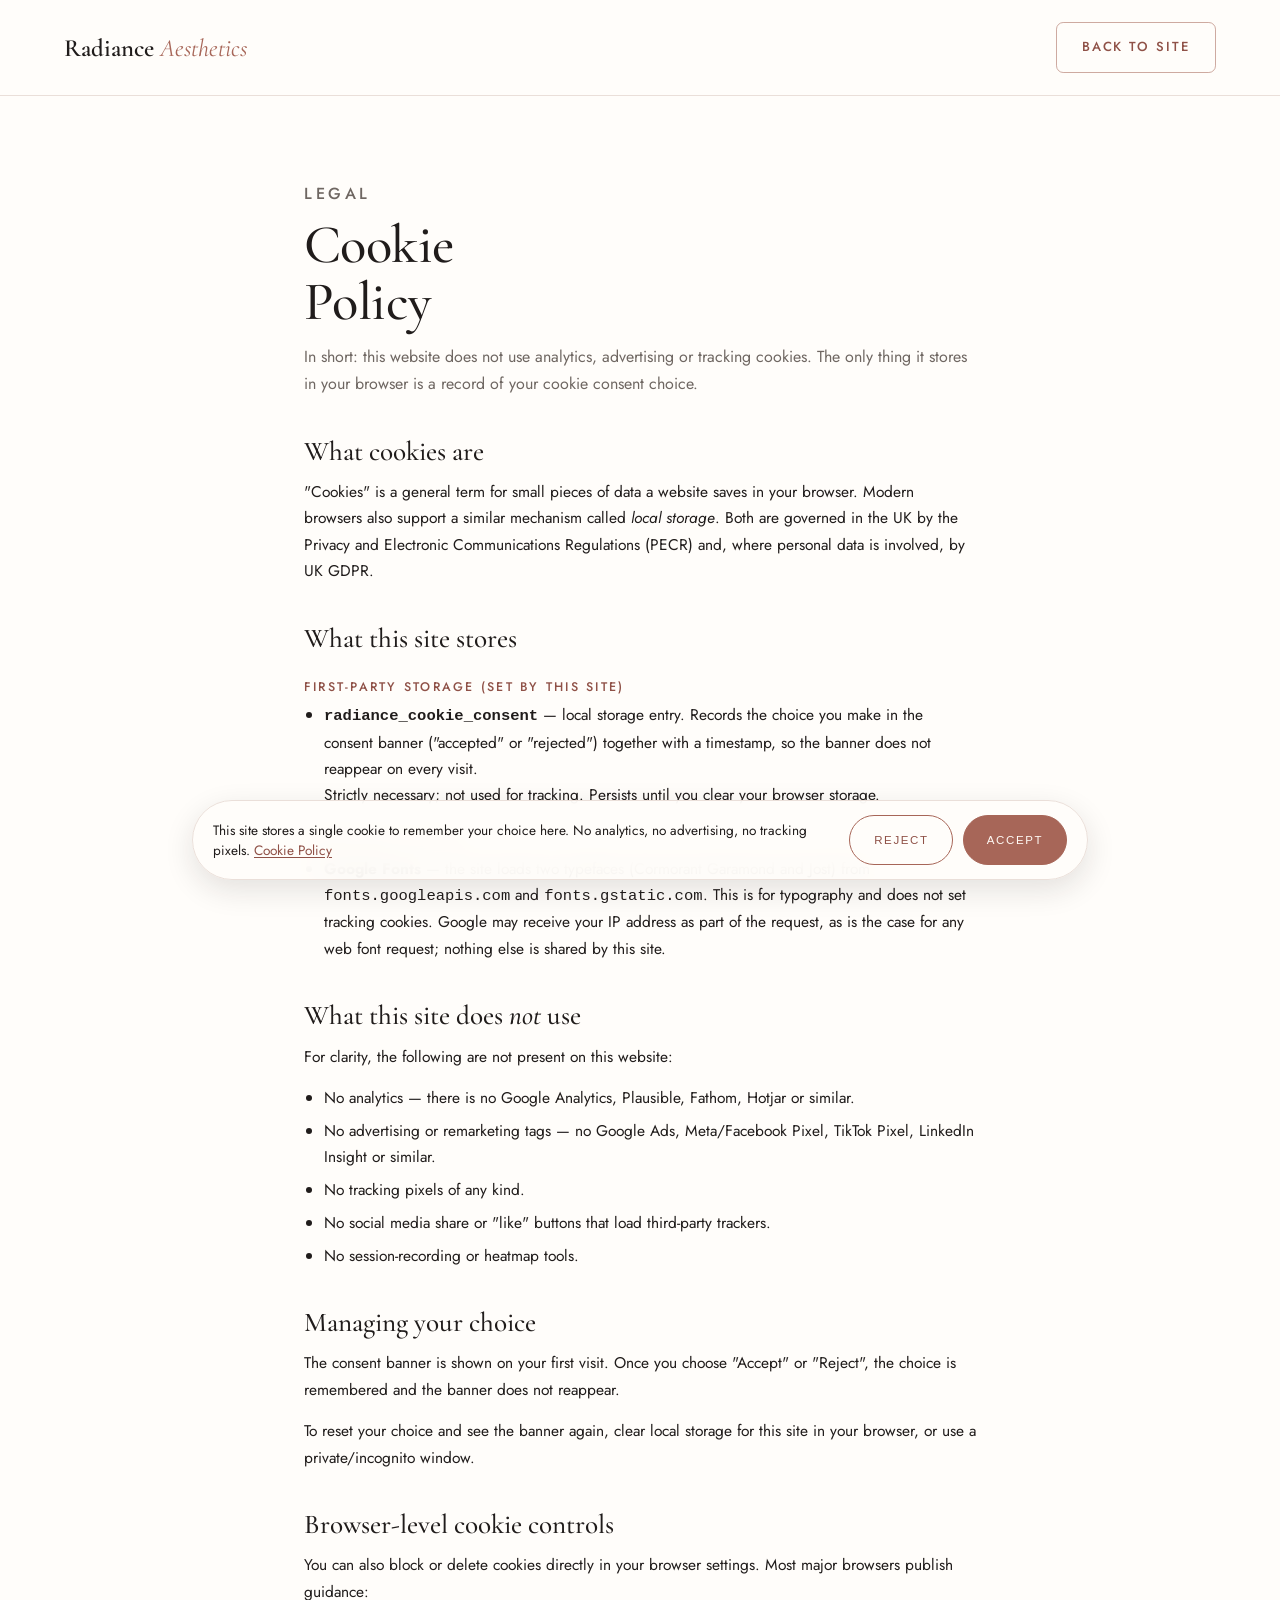
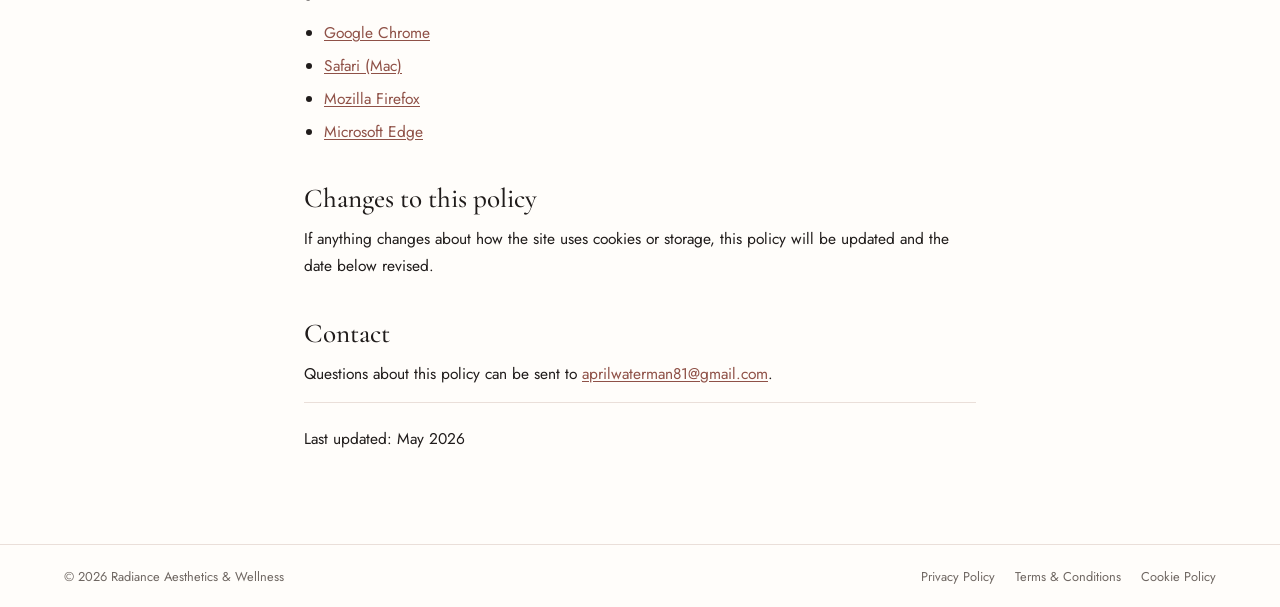
==== cookie-policy.html @ 60c87eeb "major update" ====
<!doctype html>
<html lang="en">
  <head>
    <meta charset="utf-8" />
    <meta name="viewport" content="width=device-width, initial-scale=1" />
    <meta name="description" content="What this site stores in your browser, and what it does not." />
    <title>Cookie Policy | Radiance Aesthetics</title>
    <link rel="icon" href="assets/favicon.svg" type="image/svg+xml" />
    <link rel="preconnect" href="https://fonts.googleapis.com" />
    <link rel="preconnect" href="https://fonts.gstatic.com" crossorigin />
    <link href="https://fonts.googleapis.com/css2?family=Cormorant+Garamond:ital,wght@0,400;0,500;0,600;1,400;1,500&family=Jost:wght@300;400;500;600&display=swap" rel="stylesheet" />
    <link rel="stylesheet" href="styles.css" />
  </head>
  <body class="legal-shell">
    <header class="legal-header">
      <a class="brand-wordmark" href="index.html">Radiance <em>Aesthetics</em></a>
      <a class="button button-ghost" href="index.html">Back to site</a>
    </header>

    <main class="legal-page">
      <p class="eyebrow">Legal</p>
      <h1>Cookie Policy</h1>
      <p class="lede">In short: this website does not use analytics, advertising or tracking cookies. The only thing it stores in your browser is a record of your cookie consent choice.</p>

      <h2>What cookies are</h2>
      <p>"Cookies" is a general term for small pieces of data a website saves in your browser. Modern browsers also support a similar mechanism called <em>local storage</em>. Both are governed in the UK by the Privacy and Electronic Communications Regulations (PECR) and, where personal data is involved, by UK GDPR.</p>

      <h2>What this site stores</h2>
      <h3>First-party storage (set by this site)</h3>
      <ul>
        <li>
          <strong><code>radiance_cookie_consent</code></strong> — local storage entry.
          Records the choice you make in the consent banner ("accepted" or "rejected") together with a timestamp, so the banner does not reappear on every visit.
          <br />
          Strictly necessary; not used for tracking. Persists until you clear your browser storage.
        </li>
      </ul>

      <h3>Third-party loads</h3>
      <ul>
        <li>
          <strong>Google Fonts</strong> — the site loads two typefaces (Cormorant Garamond and Jost) from <code>fonts.googleapis.com</code> and <code>fonts.gstatic.com</code>. This is for typography and does not set tracking cookies. Google may receive your IP address as part of the request, as is the case for any web font request; nothing else is shared by this site.
        </li>
      </ul>

      <h2>What this site does <em>not</em> use</h2>
      <p>For clarity, the following are not present on this website:</p>
      <ul>
        <li>No analytics — there is no Google Analytics, Plausible, Fathom, Hotjar or similar.</li>
        <li>No advertising or remarketing tags — no Google Ads, Meta/Facebook Pixel, TikTok Pixel, LinkedIn Insight or similar.</li>
        <li>No tracking pixels of any kind.</li>
        <li>No social media share or "like" buttons that load third-party trackers.</li>
        <li>No session-recording or heatmap tools.</li>
      </ul>

      <h2>Managing your choice</h2>
      <p>The consent banner is shown on your first visit. Once you choose "Accept" or "Reject", the choice is remembered and the banner does not reappear.</p>
      <p>To reset your choice and see the banner again, clear local storage for this site in your browser, or use a private/incognito window.</p>

      <h2>Browser-level cookie controls</h2>
      <p>You can also block or delete cookies directly in your browser settings. Most major browsers publish guidance:</p>
      <ul>
        <li><a href="https://support.google.com/chrome/answer/95647" target="_blank" rel="noopener noreferrer">Google Chrome</a></li>
        <li><a href="https://support.apple.com/en-gb/guide/safari/sfri11471/mac" target="_blank" rel="noopener noreferrer">Safari (Mac)</a></li>
        <li><a href="https://support.mozilla.org/en-US/kb/clear-cookies-and-site-data-firefox" target="_blank" rel="noopener noreferrer">Mozilla Firefox</a></li>
        <li><a href="https://support.microsoft.com/en-gb/microsoft-edge" target="_blank" rel="noopener noreferrer">Microsoft Edge</a></li>
      </ul>

      <h2>Changes to this policy</h2>
      <p>If anything changes about how the site uses cookies or storage, this policy will be updated and the date below revised.</p>

      <h2>Contact</h2>
      <p>Questions about this policy can be sent to <a href="mailto:aprilwaterman81@gmail.com">aprilwaterman81@gmail.com</a>.</p>

      <p class="legal-meta">Last updated: May 2026</p>
    </main>

    <footer class="legal-footer">
      <p>&copy; 2026 Radiance Aesthetics &amp; Wellness</p>
      <nav aria-label="Legal links">
        <a href="privacy-policy.html">Privacy Policy</a>
        <a href="terms-and-conditions.html">Terms &amp; Conditions</a>
        <a href="cookie-policy.html">Cookie Policy</a>
      </nav>
    </footer>

    <div class="cookie-banner" id="cookie-banner" hidden role="dialog" aria-live="polite" aria-label="Cookie consent">
      <p>This site stores a single cookie to remember your choice here. No analytics, no advertising, no tracking pixels. <a href="cookie-policy.html">Cookie Policy</a></p>
      <div class="cookie-banner-actions">
        <button type="button" class="button cookie-button cookie-reject">Reject</button>
        <button type="button" class="button cookie-button cookie-accept">Accept</button>
      </div>
    </div>

    <script src="script.js"></script>
  </body>
</html>
---- styles.css ----
:root {
  --ink: #201c1b;
  --muted: #6f6762;
  --line: #eadfd9;
  --paper: #fffdfa;
  --soft: #f8f1ed;
  --pearl: #fbf7f3;
  --clay: #a76658;
  --clay-dark: #8f5147;
  --clay-deep: #7a4339;
  --rose: #d9a495;
  --sage: #87927d;
  --gold: #b9834b;
  --shadow: 0 18px 50px rgba(80, 47, 38, 0.13);
  --shadow-soft: 0 8px 24px rgba(80, 47, 38, 0.08);
  --serif: "Cormorant Garamond", Georgia, "Times New Roman", serif;
  --sans: "Jost", "Avenir Next", Arial, sans-serif;
}

* {
  box-sizing: border-box;
}

html {
  scroll-behavior: smooth;
  scroll-padding-top: 5rem;
}

body {
  margin: 0;
  color: var(--ink);
  background:
    linear-gradient(180deg, var(--paper), #f4ece6 46%, var(--paper));
  font-family: var(--sans);
  font-weight: 400;
  letter-spacing: 0;
}

body.menu-open {
  overflow: hidden;
}

.sr-only {
  position: absolute;
  width: 1px;
  height: 1px;
  padding: 0;
  margin: -1px;
  overflow: hidden;
  clip: rect(0, 0, 0, 0);
  white-space: nowrap;
  border: 0;
}

a {
  color: inherit;
  text-decoration: none;
}

a,
button,
summary,
[role="button"],
.goal-card,
.treatment-card,
.quiet-link,
.mobile-action-bar a,
.mobile-menu a {
  -webkit-tap-highlight-color: rgba(171, 102, 88, 0.22);
}

a:focus-visible,
button:focus-visible,
summary:focus-visible,
[role="button"]:focus-visible {
  outline: 2px solid rgba(171, 102, 88, 0.72);
  outline-offset: 3px;
}

img {
  display: block;
  width: 100%;
}

svg {
  fill: none;
  stroke: currentColor;
  stroke-linecap: round;
  stroke-linejoin: round;
  stroke-width: 1.6;
}

.site-header {
  position: sticky;
  top: 0;
  z-index: 20;
  display: grid;
  grid-template-columns: auto 1fr auto;
  align-items: center;
  gap: 1.4rem;
  min-height: 4.25rem;
  padding: 0.5rem clamp(1rem, 5vw, 4rem);
  background: rgba(255, 253, 250, 0.92);
  border-bottom: 1px solid var(--line);
  backdrop-filter: blur(16px);
}

.brand {
  display: inline-flex;
  align-items: center;
  line-height: 1;
}

.brand-wordmark {
  text-transform: none;
  letter-spacing: 0;
}

.brand-wordmark span {
  font-family: var(--serif);
  font-size: clamp(1.55rem, 2.6vw, 2.1rem);
  font-weight: 600;
  letter-spacing: 0.005em;
  color: var(--ink);
  white-space: nowrap;
}

.brand-wordmark em {
  color: var(--clay);
  font-style: italic;
  font-weight: 400;
}

.button {
  display: inline-flex;
  align-items: center;
  justify-content: center;
  min-height: 3.15rem;
  padding: 0.85rem 1.55rem;
  border-radius: 0.45rem;
  font-size: 0.82rem;
  font-weight: 500;
  line-height: 1.1;
  text-transform: uppercase;
  letter-spacing: 0.15em;
  transition: transform 180ms ease, background 180ms ease, border-color 180ms ease;
}

.button:hover {
  transform: translateY(-1px);
}

.button-primary {
  color: #fff;
  background: var(--clay);
  border: 1px solid transparent;
  box-shadow: 0 1px 0 rgba(122, 67, 57, 0.35) inset, 0 6px 18px rgba(122, 67, 57, 0.18);
}

.button-primary:hover {
  background: var(--clay-dark);
}

.button-secondary {
  color: var(--ink);
  background: rgba(255, 255, 255, 0.72);
  border: 1px solid rgba(32, 28, 27, 0.75);
}

.button-ghost {
  color: var(--clay-dark);
  background: transparent;
  border: 1px solid rgba(167, 102, 88, 0.55);
}

.button-ghost:hover {
  color: #fff;
  background: var(--clay);
  border-color: var(--clay);
}

.header-cta {
  justify-self: end;
}

.menu-toggle {
  display: block;
  width: 3rem;
  height: 3rem;
  padding: 0.55rem;
  border: 0;
  background: transparent;
  color: var(--ink);
}

.menu-toggle span {
  display: block;
  height: 2px;
  margin: 0.42rem 0;
  background: currentColor;
}

.mobile-menu {
  position: fixed;
  inset: 5.75rem 0 auto 0;
  z-index: 19;
  display: none;
  gap: 1rem;
  padding: 1.5rem;
  background: rgba(255, 253, 250, 0.98);
  border-bottom: 1px solid var(--line);
  box-shadow: var(--shadow);
}

.mobile-menu:not([hidden]) {
  display: grid;
}

.mobile-menu a {
  padding: 1rem;
  border-bottom: 1px solid var(--line);
  text-transform: uppercase;
  letter-spacing: 0.14em;
}

main {
  overflow: hidden;
}

.hero {
  position: relative;
  display: flex;
  align-items: center;
  min-height: clamp(26rem, 41.6vw, 38rem);
  border-bottom: 1px solid var(--line);
  background: linear-gradient(135deg, #efe1d4, #b89a82);
  overflow: hidden;
  isolation: isolate;
}

.hero::before {
  content: "";
  position: absolute;
  inset: 0;
  z-index: 0;
  background: url("assets/hero-lotus.png") center center / cover no-repeat;
}

.hero::after {
  content: "";
  position: absolute;
  inset: 0;
  z-index: 1;
  background:
    linear-gradient(105deg, rgba(34, 22, 16, 0.85) 0%, rgba(48, 32, 24, 0.72) 22%, rgba(60, 42, 32, 0.42) 44%, rgba(60, 42, 32, 0.16) 62%, rgba(60, 42, 32, 0.02) 78%, rgba(60, 42, 32, 0) 100%),
    linear-gradient(0deg, rgba(34, 25, 20, 0.06), rgba(34, 25, 20, 0.06));
}

.hero-copy {
  position: relative;
  z-index: 2;
  display: flex;
  flex-direction: column;
  justify-content: center;
  width: min(42rem, calc(100% - 2rem));
  min-height: auto;
  padding: clamp(1.6rem, 3.4vw, 3rem) 0 clamp(2.4rem, 4vw, 3.8rem);
  margin-left: clamp(1rem, 7vw, 6.4rem);
  transform: translateY(-0.65rem);
}

.eyebrow {
  margin: 0 0 0.9rem;
  color: var(--clay-dark);
  font-size: 0.78rem;
  font-weight: 500;
  text-transform: uppercase;
  letter-spacing: 0.22em;
}

h1,
h2,
h3,
p {
  overflow-wrap: anywhere;
}

h1,
h2 {
  margin: 0;
  font-family: var(--serif);
  font-weight: 400;
  line-height: 1.05;
}

h1 {
  max-width: 10ch;
  font-size: clamp(2.55rem, 4.2vw, 4.2rem);
}

h2 {
  font-size: clamp(1.7rem, 3.2vw, 2.7rem);
}

h3 {
  margin: 0;
  font-size: 1.05rem;
  font-weight: 500;
  text-transform: uppercase;
  letter-spacing: 0.13em;
}

.hero-copy > p:not(.eyebrow),
.section-heading h2,
.featured-treatment p,
.about-practitioner p,
.process p,
.contact p,
.treatment-details p,
.small-note {
  color: var(--muted);
  line-height: 1.7;
}

.hero-copy > p:not(.eyebrow) {
  max-width: 34rem;
  font-size: clamp(1rem, 1.4vw, 1.18rem);
  font-weight: 400;
}

.hero .eyebrow,
.hero h1,
.hero-copy > p:not(.eyebrow),
.hero .small-note {
  color: #fffaf5;
  text-shadow: 0 2px 18px rgba(0, 0, 0, 0.28);
}

.hero .eyebrow {
  display: flex;
  align-items: center;
  gap: 1rem;
  font-family: var(--sans);
  font-size: 0.72rem;
  font-weight: 500;
  line-height: 1;
  text-transform: uppercase;
  letter-spacing: 0.24em;
}

.hero .eyebrow::after {
  content: "";
  width: 5rem;
  height: 1px;
  background: rgba(255, 250, 245, 0.45);
}

.hero-title {
  display: grid;
  gap: 0.18em;
  max-width: 12ch;
  color: #fffaf5;
  font-family: var(--serif);
  font-size: clamp(3.65rem, 6.1vw, 6.1rem);
  font-weight: 500;
  line-height: 0.88;
  letter-spacing: 0;
  text-shadow: 0 2px 18px rgba(0, 0, 0, 0.28);
}

.hero-title span {
  display: block;
}

.hero-title em {
  color: #d1a095;
  font-style: italic;
  font-weight: 400;
}

.hero-title .hero-title-white {
  color: #fffaf5;
}

.hero .hero-copy > p:not(.eyebrow) {
  color: rgba(255, 250, 245, 0.9);
}

.hero .hero-close {
  margin-top: 0.65rem;
  color: #fffaf5;
  font-family: var(--serif);
  font-size: clamp(1.25rem, 2vw, 1.7rem);
  font-style: italic;
  line-height: 1.25;
}

.hero .button-primary {
  background: var(--clay);
  border-color: var(--clay);
}

.hero .button-primary:hover {
  background: var(--clay-dark);
}

.hero .button-secondary {
  color: #fffaf5;
  background: transparent;
  border-color: rgba(255, 250, 245, 0.72);
}

.small-note {
  max-width: 34rem;
  margin: 1rem 0 0;
  font-size: 0.86rem;
}

.hero-actions {
  display: flex;
  flex-wrap: wrap;
  gap: 0.75rem;
  max-width: 34rem;
  margin-top: 1.35rem;
}

.hero-stats {
  display: grid;
  grid-template-columns: repeat(3, 1fr);
  gap: 1rem;
  max-width: 35rem;
  margin-top: clamp(2rem, 4vw, 3.2rem);
  padding-top: 1.6rem;
  border-top: 1px solid rgba(255, 250, 245, 0.32);
}

.hero-stats span {
  display: grid;
  gap: 0.45rem;
  color: rgba(255, 250, 245, 0.74);
  font-size: 0.68rem;
  text-transform: uppercase;
  letter-spacing: 0.18em;
}

.hero-stats strong {
  color: #fffaf5;
  font-family: var(--serif);
  font-size: clamp(1.8rem, 3vw, 2.5rem);
  font-weight: 500;
  line-height: 1;
  letter-spacing: 0;
}

.trust-panel,
.recommendations,
.speciality-treatment,
.about-practitioner,
.process,
.reviews,
.split-section,
.full-menu,
.contact {
  width: min(92rem, calc(100% - 2rem));
  margin: 0 auto;
}

.contact h2 {
  max-width: 52rem;
  font-family: var(--serif);
  font-size: clamp(3.2rem, 7vw, 6.2rem);
  font-weight: 500;
  line-height: 0.98;
}

.contact h2 em {
  color: var(--clay);
  font-style: italic;
  font-weight: 400;
}

.trust-panel {
  position: relative;
  z-index: 2;
  display: grid;
  grid-template-columns: repeat(4, 1fr);
  gap: 0;
  margin-top: -2.45rem;
  padding: 0.5rem 1rem;
  background: rgba(255, 253, 250, 0.96);
  border: 1px solid rgba(234, 223, 217, 0.85);
  border-radius: 0.4rem;
  box-shadow: 0 22px 50px rgba(80, 47, 38, 0.1);
  backdrop-filter: blur(10px);
}

.trust-panel div {
  display: flex;
  align-items: center;
  justify-content: center;
  gap: 0.85rem;
  min-height: 4.1rem;
  padding: 0.9rem;
  border-right: 1px solid var(--line);
  text-transform: uppercase;
  letter-spacing: 0.13em;
  font-size: 0.84rem;
}

.trust-panel div:last-child {
  border-right: 0;
}

.trust-panel svg,
.mini-stat svg {
  width: 2.35rem;
  height: 2.35rem;
  color: var(--clay);
  flex: 0 0 auto;
}

.goal-card svg {
  width: 3.05rem;
  height: 3.05rem;
  color: var(--clay);
  stroke-width: 1.4;
  flex: 0 0 auto;
}

.goals,
.recommendations,
.process,
.treatment-details,
.full-menu {
  padding-top: clamp(3rem, 6vw, 5.2rem);
}

.recommendations,
.process,
.treatment-details,
.contact {
  position: relative;
}

.section-heading {
  max-width: 58rem;
  margin: 0 0 clamp(1.6rem, 4vw, 3rem);
  text-align: left;
}

.section-heading h2 {
  color: var(--ink);
  font-family: var(--serif);
  font-size: clamp(2.65rem, 5vw, 5rem);
  font-weight: 500;
  line-height: 0.98;
}

.section-heading h2 em {
  color: var(--clay);
  font-style: italic;
  font-weight: 400;
}

.section-heading-simple {
  max-width: 48rem;
  margin-inline: auto;
  text-align: center;
}

.section-heading-simple h2 {
  color: var(--muted);
  font-family: var(--sans);
  font-size: clamp(1rem, 1.5vw, 1.2rem);
  font-weight: 400;
  line-height: 1.6;
}

.goal-row {
  display: grid;
  grid-template-columns: repeat(4, 1fr);
  gap: clamp(0.7rem, 1.4vw, 1.1rem);
  width: min(92rem, calc(100% - 2rem));
  margin: 0 auto;
  padding: 0.1rem 0 0.4rem;
}

.goal-card {
  display: grid;
  justify-items: center;
  align-content: center;
  min-height: 11.5rem;
  padding: 1.4rem 1rem;
  background: rgba(255, 255, 255, 0.66);
  border: 1px solid rgba(234, 223, 217, 0.85);
  border-radius: 0.45rem;
  text-align: center;
  text-transform: uppercase;
  letter-spacing: 0.09em;
  box-shadow: var(--shadow-soft);
  transition: transform 220ms ease, box-shadow 220ms ease, border-color 220ms ease, background 220ms ease;
}

.goal-card:hover {
  transform: translateY(-3px);
  background: #fff;
  border-color: rgba(167, 102, 88, 0.4);
  box-shadow: 0 14px 36px rgba(80, 47, 38, 0.12);
}

.goal-card:hover b {
  transform: translateX(4px);
}

.goal-card span {
  max-width: 9rem;
  margin: 1.05rem 0 0.6rem;
  font-size: 0.82rem;
  line-height: 1.45;
  font-weight: 500;
}

.goal-card b {
  color: var(--clay-dark);
  font-size: 1.5rem;
  font-weight: 400;
  transition: transform 220ms ease;
}

.recommendations {
  padding-bottom: 1rem;
}

.featured-treatment,
.about-practitioner,
.contact {
  display: grid;
  grid-template-columns: 1fr 1fr auto;
  align-items: center;
  gap: 1.5rem;
  padding: clamp(1rem, 3vw, 2rem) 0;
  background: transparent;
  border: 0;
  border-radius: 0;
}

.featured-treatment img,
.about-practitioner img {
  height: clamp(24rem, 36vw, 34rem);
  object-fit: cover;
  border-radius: 0.65rem;
}

.about-practitioner img {
  object-position: center 30%;
}

.featured-treatment span,
.treatment-card span {
  color: var(--clay-dark);
  font-weight: 500;
  text-transform: uppercase;
  letter-spacing: 0.13em;
}

.treatment-scroll {
  display: grid;
  grid-template-columns: repeat(3, minmax(0, 1fr));
  gap: clamp(1rem, 2vw, 1.5rem);
  margin-top: 1rem;
  padding: 0;
}

.treatment-card,
.testimonial,
.menu-columns > div,
.contact-card {
  background: rgba(255, 255, 255, 0.62);
  border: 1px solid rgba(234, 223, 217, 0.7);
  border-radius: 0.45rem;
  box-shadow: var(--shadow-soft);
}

.treatment-card {
  display: grid;
  grid-template-rows: auto minmax(5rem, auto) minmax(3.6rem, auto) auto;
  gap: 0.85rem;
  min-height: 17rem;
  padding: 1.6rem 1.4rem 1.4rem;
  border-top: 2px solid var(--clay);
  transition: transform 220ms ease, box-shadow 220ms ease, border-color 220ms ease;
}

.treatment-card:hover {
  transform: translateY(-3px);
  border-top-color: var(--clay-dark);
  box-shadow: 0 14px 36px rgba(80, 47, 38, 0.12);
}

.treatment-card p,
.treatment-card small {
  margin: 0;
  color: var(--muted);
  line-height: 1.65;
  font-weight: 400;
}

.treatment-card small {
  display: block;
  padding-top: 0.85rem;
  border-top: 1px solid var(--line);
}

.treatment-card span {
  align-self: end;
}

.about-practitioner {
  grid-template-columns: 0.72fr 1.28fr;
  margin-top: clamp(3rem, 6vw, 5rem);
  padding-block: clamp(2rem, 5vw, 4rem);
  border-top: 1px solid var(--line);
  border-bottom: 1px solid var(--line);
  gap: clamp(2rem, 5vw, 5rem);
}

.about-practitioner a,
.quiet-link {
  color: var(--clay-dark);
  font-weight: 500;
  text-transform: uppercase;
  letter-spacing: 0.12em;
  font-size: 0.82rem;
}

.section-link-row {
  margin-top: 1.2rem;
  text-align: right;
}

.practitioner-copy {
  max-width: 56rem;
}

.mini-stat {
  display: flex;
  align-items: center;
  gap: 0.8rem;
  margin: 1rem 0;
  text-transform: uppercase;
  letter-spacing: 0.11em;
  font-size: 0.88rem;
}

.practitioner-points {
  display: grid;
  grid-template-columns: repeat(2, 1fr);
  gap: 0;
  margin: 1.4rem 0 1.2rem;
  padding: 0;
  border-top: 1px solid var(--line);
  border-bottom: 1px solid var(--line);
  list-style: none;
}

.practitioner-points li {
  padding: 0.8rem 0;
  color: var(--muted);
  font-size: 0.82rem;
  font-weight: 500;
  text-transform: uppercase;
  letter-spacing: 0.1em;
}

.practitioner-points li:nth-child(even) {
  padding-left: 1rem;
  border-left: 1px solid var(--line);
}

.practitioner-points li:nth-child(n + 3) {
  border-top: 1px solid var(--line);
}

.process-grid {
  display: grid;
  grid-template-columns: repeat(4, 1fr);
  gap: clamp(1.4rem, 3vw, 3rem);
  align-items: stretch;
  position: relative;
  margin-top: clamp(2rem, 5vw, 4rem);
  padding-top: clamp(2rem, 4vw, 3.2rem);
  background: transparent;
  border-top: 0;
  border-bottom: 0;
}

.process-grid::before {
  content: "";
  position: absolute;
  top: clamp(4.4rem, 7.4vw, 6rem);
  left: clamp(2.5rem, 8vw, 6rem);
  right: clamp(2.5rem, 8vw, 6rem);
  height: 1px;
  background: linear-gradient(90deg, transparent 0%, rgba(167, 102, 88, 0.45) 12%, rgba(167, 102, 88, 0.45) 88%, transparent 100%);
  pointer-events: none;
}

.process article {
  display: grid;
  grid-template-rows: auto auto 1fr;
  align-content: start;
  gap: 1rem;
  min-height: auto;
  position: relative;
  padding: 0;
  border-right: 0;
  z-index: 1;
}

.process b {
  display: inline-flex;
  align-items: center;
  justify-content: center;
  width: 4.5rem;
  height: 4.5rem;
  margin-bottom: 0.65rem;
  border: 1px solid rgba(167, 102, 88, 0.45);
  border-radius: 999px;
  color: var(--clay);
  font-family: var(--serif);
  font-size: clamp(1.6rem, 2.4vw, 2rem);
  line-height: 1;
  font-weight: 500;
  background: var(--paper);
}

.process article h3 {
  max-width: 16rem;
  align-self: start;
  font-family: var(--serif);
  font-size: clamp(1.35rem, 2vw, 1.75rem);
  line-height: 1.1;
  letter-spacing: 0;
  text-transform: none;
  font-weight: 600;
}

.process article p {
  max-width: 31rem;
  margin: 0;
  font-size: 0.98rem;
}

.process-heading {
  max-width: 58rem;
}

.process-heading h2 {
  margin: 0;
  font-family: var(--serif);
  font-size: clamp(3rem, 6vw, 5.6rem);
  font-weight: 500;
  line-height: 0.95;
}

.process-heading h2 em {
  color: var(--clay);
  font-style: italic;
  font-weight: 400;
}

.split-section {
  display: grid;
  grid-template-columns: 1fr;
  gap: clamp(1rem, 3vw, 2rem);
  padding-top: clamp(2rem, 4vw, 3rem);
}

.reviews {
  padding-top: clamp(3.5rem, 7vw, 6rem);
}

.dark-band {
  margin-top: clamp(3.5rem, 7vw, 6rem);
  padding: 0 0 clamp(3rem, 6vw, 5rem);
  background: #eee4da;
  color: var(--ink);
}

.dark-band .reviews,
.dark-band .split-section {
  width: min(92rem, calc(100% - 2rem));
  margin-inline: auto;
}

.reviews-heading {
  margin-bottom: clamp(1.5rem, 4vw, 3rem);
}

.reviews-heading h2 {
  margin: 0;
  font-family: var(--serif);
  font-size: clamp(2.5rem, 6vw, 5rem);
  font-weight: 400;
  line-height: 1;
}

.reviews-heading em {
  color: var(--clay);
  font-style: italic;
}

.reviews-rating {
  display: inline-flex;
  align-items: center;
  gap: 0.7rem;
  margin: 1.1rem 0 0;
  padding: 0.55rem 1rem 0.55rem 0.85rem;
  background: rgba(255, 253, 250, 0.6);
  border: 1px solid rgba(185, 131, 75, 0.3);
  border-radius: 999px;
  color: var(--ink);
  font-size: 0.86rem;
  letter-spacing: 0.04em;
}

.reviews-rating-stars {
  color: var(--gold);
  letter-spacing: 0.18em;
  font-size: 0.95rem;
}

.reviews-rating-text strong {
  color: var(--ink);
  font-weight: 600;
}

.reviews-grid {
  display: grid;
  grid-template-columns: repeat(3, 1fr);
  gap: clamp(1rem, 3vw, 2rem);
}

.review-card {
  display: grid;
  align-content: start;
  min-height: 18rem;
  padding: clamp(1.4rem, 3vw, 2.4rem);
  background: rgba(255, 253, 250, 0.45);
}

.review-card blockquote {
  margin: 1.6rem 0 1.4rem;
  color: var(--ink);
  font-family: var(--serif);
  font-size: clamp(1.15rem, 1.7vw, 1.55rem);
  line-height: 1.35;
  font-weight: 500;
}

.review-card cite {
  display: block;
  padding-top: 1.2rem;
  border-top: 1px solid rgba(185, 131, 75, 0.32);
  color: var(--muted);
}

.dark-band .eyebrow,
.dark-band .stars {
  color: var(--clay-dark);
}

.treatment-details {
  width: min(92rem, calc(100% - 2rem));
  margin: 0 auto;
}

.treatment-story-list {
  display: grid;
  gap: clamp(1.2rem, 3vw, 2rem);
}

.treatment-story {
  display: grid;
  grid-template-columns: minmax(16rem, 0.82fr) minmax(0, 1fr);
  gap: clamp(1.4rem, 4vw, 4rem);
  align-items: center;
  padding: clamp(1rem, 2.5vw, 1.8rem) 0;
  border-top: 1px solid var(--line);
}

.treatment-story:nth-child(even) {
  grid-template-columns: minmax(0, 1fr) minmax(16rem, 0.82fr);
}

.treatment-story:nth-child(even) figure {
  order: 2;
}

.treatment-story figure {
  position: relative;
  height: 100%;
  margin: 0;
  overflow: visible;
}

.treatment-story img {
  aspect-ratio: 4 / 3;
  height: 100%;
  min-height: 15rem;
  object-fit: cover;
  -webkit-mask-image:
    linear-gradient(to bottom, transparent 0%, black 9%, black 91%, transparent 100%),
    linear-gradient(to right, transparent 0%, black 7%, black 93%, transparent 100%);
  -webkit-mask-composite: source-in;
  mask-image:
    linear-gradient(to bottom, transparent 0%, black 9%, black 91%, transparent 100%),
    linear-gradient(to right, transparent 0%, black 7%, black 93%, transparent 100%);
  mask-composite: intersect;
}

.treatment-story > div {
  max-width: 42rem;
}

.treatment-story h3 {
  margin: 0.3rem 0 0.8rem;
  font-family: var(--serif);
  font-size: clamp(2rem, 4vw, 4rem);
  font-weight: 500;
  line-height: 0.95;
  letter-spacing: 0;
  text-transform: none;
}

.treatment-story p:not(.eyebrow) {
  max-width: 38rem;
  margin: 0;
  font-size: clamp(1rem, 1.4vw, 1.15rem);
}

.treatment-story small {
  display: block;
  max-width: 35rem;
  margin-top: 1.2rem;
  color: var(--clay-dark);
  font-size: 0.8rem;
  font-weight: 500;
  letter-spacing: 0.08em;
  line-height: 1.5;
  text-transform: uppercase;
}

.treatment-story-cta {
  padding-top: 0.4rem;
  text-align: right;
}

.testimonial {
  padding: clamp(1.2rem, 3vw, 2rem);
}

.stars {
  color: var(--gold);
  letter-spacing: 0.18em;
}

blockquote {
  margin: 1rem 0;
  color: var(--muted);
  line-height: 1.65;
}

cite {
  color: var(--clay-dark);
  font-style: normal;
  text-transform: uppercase;
  letter-spacing: 0.1em;
}

.april-quote {
  margin: 0.2rem 0 clamp(1.6rem, 3vw, 2.4rem);
  color: var(--ink);
  font-family: var(--serif);
  font-size: clamp(1.75rem, 3.4vw, 3rem);
  font-style: italic;
  line-height: 1.1;
}

.practitioner-bio {
  display: grid;
  gap: 1.1rem;
  max-width: 51rem;
}

.practitioner-bio p {
  margin: 0;
}

.practitioner-proof {
  display: flex;
  flex-wrap: wrap;
  gap: 0.65rem 1rem;
  margin-top: clamp(1.3rem, 3vw, 2rem);
  padding: 1rem 0;
  border-top: 1px solid var(--line);
  border-bottom: 1px solid var(--line);
}

.practitioner-proof span {
  color: var(--clay-dark);
  font-size: 0.72rem;
  font-weight: 500;
  letter-spacing: 0.14em;
  line-height: 1.45;
  text-transform: uppercase;
}

.practitioner-proof span:not(:last-child)::after {
  content: "/";
  margin-left: 1rem;
  color: rgba(171, 102, 88, 0.48);
}

.practitioner-signoff {
  display: grid;
  grid-template-columns: 1fr auto;
  align-items: end;
  gap: 1rem;
  margin-top: clamp(2rem, 4vw, 3rem);
  padding-top: clamp(1.4rem, 3vw, 2rem);
  border-top: 1px solid rgba(185, 131, 75, 0.28);
}

.practitioner-signoff cite {
  color: var(--ink);
  font-family: var(--serif);
  font-size: clamp(1.9rem, 3vw, 2.8rem);
  font-style: italic;
  line-height: 1;
  text-transform: none;
  letter-spacing: 0;
}

.practitioner-signoff span {
  color: var(--clay-dark);
  font-size: 0.72rem;
  text-transform: uppercase;
  letter-spacing: 0.22em;
}

.text-link {
  display: inline-flex;
  margin-top: 1rem;
  color: var(--clay-dark);
  font-weight: 500;
  text-transform: uppercase;
  letter-spacing: 0.1em;
}

.speciality-treatment {
  position: relative;
  isolation: isolate;
  display: grid;
  grid-template-columns: 1fr;
  gap: clamp(1.5rem, 4vw, 2.6rem);
  margin-top: clamp(3rem, 6vw, 5rem);
  padding: clamp(2.4rem, 5vw, 4.5rem) clamp(1rem, 4vw, 3rem);
  background: #eee4da;
  border-top: 1px solid var(--line);
  border-bottom: 1px solid var(--line);
}

.speciality-treatment p {
  margin: 0;
  color: var(--muted);
  line-height: 1.75;
}

.prp-heading {
  max-width: 58rem;
  margin-inline: auto;
  text-align: center;
}

.prp-heading h2 {
  margin: 0;
  font-family: var(--serif);
  font-size: clamp(2.8rem, 5.5vw, 5.4rem);
  font-weight: 500;
  line-height: 0.98;
}

.prp-heading h2 em {
  color: var(--clay);
  font-style: italic;
  font-weight: 400;
}

.prp-heading p:not(.eyebrow) {
  max-width: 52rem;
  margin: 1.25rem auto 0;
  color: var(--muted);
  font-size: clamp(1rem, 1.4vw, 1.16rem);
  line-height: 1.75;
}

.prp-infographic {
  display: grid;
  grid-template-columns: repeat(4, 1fr);
  gap: clamp(0.6rem, 1.4vw, 1rem);
  border-top: 0;
  border-bottom: 0;
}

.prp-infographic article {
  padding: clamp(1.4rem, 2.4vw, 2rem);
  background: rgba(255, 253, 250, 0.62);
  border: 1px solid rgba(185, 131, 75, 0.22);
  border-radius: 0.45rem;
  border-right: 1px solid rgba(185, 131, 75, 0.22);
  transition: transform 220ms ease, background 220ms ease, border-color 220ms ease;
}

.prp-infographic article:hover {
  transform: translateY(-2px);
  background: rgba(255, 253, 250, 0.95);
  border-color: rgba(167, 102, 88, 0.4);
}

.prp-infographic article:last-child {
  border-right: 1px solid rgba(185, 131, 75, 0.22);
}

.prp-infographic svg {
  display: block;
  width: 2.75rem;
  height: 2.75rem;
  margin-bottom: 1.25rem;
  color: var(--clay);
  stroke-width: 1.35;
}

.prp-infographic h3 {
  margin-bottom: 0.75rem;
}

.prp-footer {
  display: flex;
  justify-content: space-between;
  align-items: center;
  gap: 1rem;
}

.prp-footer p {
  max-width: 46rem;
}

.plla-treatment {
  display: grid;
  grid-template-columns: minmax(0, 1fr) minmax(14rem, 0.42fr);
  gap: clamp(1.2rem, 3vw, 2.4rem);
  align-items: center;
  max-width: 66rem;
  margin: 0 auto;
  padding: clamp(1.3rem, 3vw, 2.2rem);
  background: rgba(255, 253, 250, 0.52);
  border-top: 1px solid rgba(185, 131, 75, 0.34);
  border-bottom: 1px solid rgba(185, 131, 75, 0.34);
  text-align: left;
}

.plla-treatment h3 {
  margin: 0;
  font-family: var(--serif);
  font-size: clamp(1.9rem, 3vw, 3rem);
  font-weight: 500;
  line-height: 1;
  letter-spacing: 0;
  text-transform: none;
}

.plla-treatment p:not(.eyebrow) {
  max-width: 34rem;
  margin: 0;
}

.plla-meta {
  display: grid;
  gap: 0.45rem;
  padding-left: clamp(1rem, 3vw, 2rem);
  border-left: 1px solid rgba(185, 131, 75, 0.3);
}

.plla-meta strong {
  color: var(--ink);
  font-family: var(--serif);
  font-size: clamp(2.4rem, 4vw, 3.6rem);
  font-weight: 500;
  line-height: 0.95;
}

.plla-meta span,
.plla-meta li {
  color: var(--clay-dark);
  font-size: 0.72rem;
  font-weight: 500;
  letter-spacing: 0.12em;
  line-height: 1.45;
  text-transform: uppercase;
}

.plla-meta ul {
  display: grid;
  gap: 0.3rem;
  margin: 0.55rem 0 0.35rem;
  padding: 0;
  list-style: none;
}

.menu-columns {
  display: grid;
  grid-template-columns: 1.4fr 0.9fr;
  gap: 1rem;
}

.menu-columns > div {
  padding: 1.4rem;
}

.menu-columns ul {
  display: grid;
  gap: 0;
  margin: 1rem 0 0;
  padding: 0;
  list-style: none;
}

.menu-columns li {
  display: block;
  padding: 0;
  border-bottom: 1px solid var(--line);
}

.menu-columns .menu-category-row {
  display: flex;
  align-items: center;
  min-height: 3.4rem;
  border-bottom: 0;
}

.menu-columns .menu-gap-row {
  min-height: 3.4rem;
  border-bottom: 0;
}

.menu-columns .menu-category-row h3 {
  margin: 0;
}

.menu-treatment {
  margin: 0;
}

.menu-treatment summary {
  position: relative;
  display: grid;
  grid-template-columns: minmax(0, 1fr) auto;
  gap: 1rem;
  align-items: center;
  margin-inline: -0.8rem;
  padding: 0.95rem 2.8rem 0.95rem 0.8rem;
  cursor: pointer;
  list-style: none;
  -webkit-tap-highlight-color: rgba(171, 102, 88, 0.22);
  transition: background-color 180ms ease, box-shadow 180ms ease, color 180ms ease;
}

.menu-treatment summary::-webkit-details-marker {
  display: none;
}

.menu-treatment summary::after {
  content: "+";
  position: absolute;
  right: 0.85rem;
  top: 50%;
  width: 1.25rem;
  height: 1.25rem;
  border: 1px solid rgba(171, 102, 88, 0.45);
  border-radius: 999px;
  color: var(--clay-dark);
  font-family: var(--sans);
  font-size: 0.9rem;
  line-height: 1.15rem;
  text-align: center;
  transform: translateY(-50%);
}

.menu-treatment summary:hover,
.menu-treatment summary:active,
.menu-treatment[open] summary {
  background-color: rgba(255, 253, 250, 0.72);
  box-shadow: 0 0 2rem rgba(171, 102, 88, 0.16);
}

.menu-treatment summary:focus-visible {
  outline: 2px solid rgba(171, 102, 88, 0.72);
  outline-offset: 3px;
}

.menu-treatment[open] summary::after {
  content: "-";
}

.menu-treatment p {
  max-width: 34rem;
  margin: 0;
  padding: 0 0.8rem 1rem;
  color: var(--muted);
  line-height: 1.65;
}

.menu-columns b {
  color: var(--clay-dark);
  white-space: nowrap;
}

.clinical-note {
  max-width: 48rem;
  margin: clamp(1.2rem, 3vw, 2rem) 0 0;
  padding-top: 1rem;
  border-top: 1px solid var(--line);
  color: var(--muted);
  font-size: 0.82rem;
  line-height: 1.6;
}

.contact {
  justify-items: center;
  grid-template-columns: 1fr;
  margin-top: clamp(3rem, 6vw, 5rem);
  margin-bottom: 2rem;
  padding: clamp(3rem, 6vw, 5rem) 1rem;
  border-top: 1px solid var(--line);
  background: #f7f0eb;
  text-align: center;
}

.contact-card {
  display: grid;
  gap: 0.8rem;
  padding: 0;
  background: transparent;
}

.contact-card p {
  margin: 0;
  text-align: center;
  font-size: 0.92rem;
}

.contact > p:not(.eyebrow) {
  max-width: 43rem;
  margin: 1.1rem 0 1.8rem;
  color: var(--ink);
  font-size: clamp(1rem, 1.5vw, 1.18rem);
}

.contact > .button-primary {
  min-width: min(100%, 18rem);
  border-radius: 999px;
  background: var(--clay);
}

.contact > .button-primary:hover {
  background: var(--clay-dark);
}

.contact-links {
  display: flex;
  flex-wrap: wrap;
  justify-content: center;
  gap: clamp(1rem, 4vw, 3rem);
  margin-top: 2rem;
  color: var(--muted);
}

.contact-links a {
  color: var(--ink);
}

.site-footer {
  padding: clamp(3rem, 6vw, 5rem) clamp(1rem, 6vw, 6rem) 6rem;
  background: #1f1712;
  color: #fffaf5;
}

.footer-main {
  display: grid;
  grid-template-columns: minmax(18rem, 1.6fr) repeat(3, minmax(9rem, 0.7fr));
  gap: clamp(2rem, 5vw, 5rem);
  padding-bottom: clamp(3rem, 6vw, 4.5rem);
}

.footer-brand h2 {
  margin: 0 0 1.4rem;
  font-family: var(--serif);
  font-size: clamp(1.8rem, 3vw, 2.5rem);
  font-weight: 600;
  line-height: 1;
}

.footer-brand h2 em {
  color: var(--clay);
  font-style: italic;
  font-weight: 400;
}

.footer-brand p {
  max-width: 23rem;
  margin: 0;
  color: rgba(255, 250, 245, 0.72);
  line-height: 1.7;
}

.footer-social {
  display: flex;
  gap: 0.6rem;
  margin: 1.25rem 0 0;
  padding: 0;
  list-style: none;
}

.footer-social a {
  display: inline-flex;
  align-items: center;
  justify-content: center;
  width: 2.4rem;
  height: 2.4rem;
  border-radius: 999px;
  border: 1px solid rgba(255, 250, 245, 0.35);
  color: rgba(255, 250, 245, 0.78);
  background: transparent;
  transition: background 0.18s ease, border-color 0.18s ease, color 0.18s ease, transform 0.18s ease;
}

.footer-social a:hover,
.footer-social a:focus-visible {
  background: rgba(255, 250, 245, 0.08);
  border-color: rgba(255, 250, 245, 0.6);
  color: #fffaf5;
  transform: translateY(-1px);
}

.footer-social svg {
  width: 1.1rem;
  height: 1.1rem;
}

.footer-column {
  display: grid;
  align-content: start;
  gap: 0.85rem;
}

.footer-column h3 {
  margin-bottom: 0.6rem;
  color: var(--clay);
  font-family: var(--sans);
  font-size: 0.72rem;
  font-weight: 500;
  text-transform: uppercase;
  letter-spacing: 0.26em;
}

.footer-column a,
.footer-bottom a {
  color: rgba(255, 250, 245, 0.78);
}

.footer-column a:hover,
.footer-bottom a:hover {
  color: #fffaf5;
}

.footer-bottom {
  display: flex;
  justify-content: space-between;
  gap: 1rem;
  padding-top: 1.6rem;
  border-top: 1px solid rgba(255, 250, 245, 0.18);
  color: rgba(255, 250, 245, 0.5);
  font-size: 0.82rem;
}

.mobile-action-bar {
  position: fixed;
  inset: auto 0 0 0;
  z-index: 30;
  display: none;
  grid-template-columns: repeat(3, 1fr);
  background: rgba(166, 102, 88, 0.94);
  color: #fff;
  backdrop-filter: blur(12px);
}

.mobile-action-bar a {
  display: flex;
  align-items: center;
  justify-content: center;
  gap: 0.5rem;
  min-height: 4rem;
  border-right: 1px solid rgba(255, 255, 255, 0.45);
  text-transform: uppercase;
  letter-spacing: 0.12em;
}

.mobile-action-bar a:last-child {
  border-right: 0;
}

.mobile-action-bar svg {
  width: 1.25rem;
  height: 1.25rem;
}

@media (max-width: 1120px) {
  .site-header {
    grid-template-columns: auto 1fr auto;
    min-height: 4.1rem;
  }

  .menu-toggle {
    justify-self: end;
  }

  .mobile-menu {
    inset: 5.25rem 0 auto 0;
  }

  .hero {
    min-height: auto;
    background-position: center center;
  }

  .hero-copy {
    min-height: 23rem;
  }

  .trust-panel {
    grid-template-columns: repeat(2, 1fr);
    margin-top: 1rem;
    box-shadow: none;
    border-top: 1px solid var(--line);
    border-bottom: 1px solid var(--line);
  }

  .trust-panel div:nth-child(2) {
    border-right: 0;
  }

  .trust-panel div:nth-child(-n + 2) {
    border-bottom: 1px solid var(--line);
  }

  .about-practitioner,
  .speciality-treatment,
  .process-grid,
  .reviews-grid,
  .split-section,
  .menu-columns,
  .contact {
    grid-template-columns: 1fr;
  }

  .goal-row {
    grid-template-columns: repeat(2, 1fr);
  }

  .treatment-scroll {
    grid-template-columns: repeat(2, minmax(0, 1fr));
  }

  .prp-infographic {
    grid-template-columns: repeat(2, 1fr);
  }

  .prp-infographic article {
    border-right: 1px solid rgba(185, 131, 75, 0.22);
    border-bottom: 1px solid rgba(185, 131, 75, 0.22);
  }

  .prp-infographic article:last-child {
    border-bottom: 0;
  }

  .prp-footer {
    align-items: flex-start;
    flex-direction: column;
  }

  .treatment-story,
  .treatment-story:nth-child(even) {
    grid-template-columns: 1fr;
    gap: 1rem;
  }

  .treatment-story:nth-child(even) figure {
    order: initial;
  }

  .treatment-story img {
    min-height: 13rem;
  }

  .treatment-story-cta {
    text-align: left;
  }

  .practitioner-signoff {
    grid-template-columns: 1fr;
  }

  .process article {
    grid-template-rows: auto auto auto;
    padding: 0 0 1.4rem;
    border-right: 0;
    border-bottom: 1px solid var(--line);
  }

  .process article:last-child {
    border-bottom: 0;
  }

  .process-grid {
    gap: 1.5rem;
    padding: 2rem 0 0;
  }

  .process-grid::before {
    display: none;
  }

}

@media (max-width: 640px) {
  body {
    padding-bottom: 4rem;
  }

  .site-header {
    padding-inline: 1rem;
    gap: 0.5rem;
  }

  .brand-wordmark span {
    font-size: 1.3rem;
  }

  .header-cta {
    min-height: 2.75rem;
    padding: 0.62rem 0.85rem;
    font-size: 0.66rem;
    letter-spacing: 0.1em;
  }

  .menu-toggle {
    width: 2.75rem;
    padding-inline: 0.4rem;
  }

  .hero-copy {
    min-height: auto;
    padding: clamp(5rem, 11vh, 6.5rem) 1rem clamp(3.2rem, 8vh, 5rem);
    margin-left: 0;
    width: 100%;
  }

  .hero {
    min-height: calc(100svh - 4.1rem);
  }

  .hero::before {
    background-position: 72% center;
  }

  .hero::after {
    background:
      linear-gradient(90deg, rgba(34, 25, 20, 0.9) 0%, rgba(60, 43, 34, 0.76) 48%, rgba(60, 43, 34, 0.24) 100%),
      linear-gradient(0deg, rgba(34, 25, 20, 0.12), rgba(34, 25, 20, 0.12));
  }

  h1 {
    font-size: clamp(2.75rem, 16vw, 4.5rem);
  }

  .hero-title {
    font-size: clamp(3.5rem, 16vw, 4.8rem);
    margin-block: 1.15rem 1rem;
  }

  .hero-actions {
    display: grid;
    max-width: 20rem;
  }

  .hero-actions .button-secondary {
    display: none;
  }

  .hero-stats {
    grid-template-columns: repeat(3, 1fr);
    gap: 0.45rem;
    margin-top: 1.5rem;
    padding-top: 1rem;
  }

  .hero-stats span {
    gap: 0.25rem;
    font-size: 0.56rem;
    letter-spacing: 0.1em;
  }

  .hero-stats strong {
    font-size: 1.55rem;
  }

  .trust-panel {
    display: none;
  }

  .goal-row,
  .trust-panel,
  .recommendations,
  .speciality-treatment,
  .about-practitioner,
  .process,
  .reviews,
  .dark-band .reviews,
  .dark-band .split-section,
  .split-section,
  .treatment-details,
  .full-menu,
  .contact {
    width: calc(100% - 1rem);
  }

  .recommendations,
  .speciality-treatment,
  .process,
  .treatment-details,
  .full-menu {
    padding-top: 2.4rem;
  }

  .speciality-treatment {
    gap: 1rem;
    margin-top: 2.2rem;
    padding: 2rem 0.8rem;
  }

  .prp-heading h2 {
    font-size: clamp(2.25rem, 12vw, 3.35rem);
  }

  .prp-heading p:not(.eyebrow) {
    margin-top: 0.85rem;
    font-size: 0.92rem;
    line-height: 1.55;
  }

  .prp-infographic {
    grid-template-columns: repeat(2, 1fr);
  }

  .prp-infographic article {
    display: grid;
    justify-items: center;
    text-align: center;
    padding: 0.85rem;
  }

  .prp-infographic svg {
    width: 1.85rem;
    height: 1.85rem;
    margin-bottom: 0.65rem;
  }

  .prp-infographic h3 {
    margin-bottom: 0.35rem;
    font-size: 0.78rem;
    letter-spacing: 0.1em;
  }

  .prp-infographic p {
    font-size: 0.82rem;
    line-height: 1.45;
  }

  .prp-footer {
    display: none;
  }

  .plla-treatment {
    grid-template-columns: 1fr;
    gap: 0.85rem;
    padding: 1rem 0.85rem;
  }

  .plla-treatment h3 {
    font-size: 2rem;
  }

  .plla-treatment p:not(.eyebrow) {
    font-size: 0.86rem;
    line-height: 1.5;
  }

  .plla-meta {
    padding: 0.8rem 0 0;
    border-left: 0;
    border-top: 1px solid rgba(185, 131, 75, 0.28);
  }

  .plla-meta strong {
    font-size: 2.3rem;
  }

  .about-practitioner {
    margin-top: 2.4rem;
    padding-block: 2rem;
  }

  .practitioner-copy {
    display: flex;
    flex-direction: column;
  }

  .practitioner-signoff {
    order: 5;
    margin-top: 1rem;
    padding-top: 1rem;
  }

  .practitioner-proof {
    display: none;
  }

  .process-grid {
    margin-top: 1.35rem;
    padding-top: 1.4rem;
  }

  .process article {
    grid-template-columns: auto 1fr;
    grid-template-rows: auto auto;
    gap: 0.35rem 0.95rem;
    padding: 0 0 0.95rem;
  }

  .process b {
    grid-row: 1 / span 2;
    align-self: start;
    width: 3rem;
    height: 3rem;
    font-size: 1.25rem;
  }

  .process article h3 {
    max-width: none;
    font-size: 1.25rem;
  }

  .process article p {
    font-size: 0.9rem;
    line-height: 1.45;
  }

  .reviews {
    padding-top: 2.4rem;
  }

  .dark-band {
    margin-top: 2.6rem;
    padding-bottom: 2.6rem;
  }

  .treatment-story {
    padding: 0.85rem 0;
  }

  .contact {
    margin-top: 2.4rem;
    margin-bottom: 1.2rem;
    padding: 2.4rem 0.5rem;
  }

  .contact > p:not(.eyebrow) {
    margin: 0.85rem 0 1.35rem;
  }

  .contact-links {
    margin-top: 1.35rem;
  }

  .goal-row {
    grid-template-columns: repeat(2, 1fr);
    gap: 0.7rem;
  }

  .goal-card {
    min-height: 9.5rem;
    padding: 1.05rem 0.85rem;
  }

  .about-practitioner,
  .contact {
    padding-inline: 0;
  }

  .treatment-scroll {
    grid-template-columns: 1fr;
    gap: 0.85rem;
  }

  .treatment-card {
    grid-template-rows: auto;
    min-height: 0;
    gap: 0.55rem;
    padding: 0.9rem 0.95rem 0.85rem;
  }

  .treatment-card p,
  .treatment-card small {
    line-height: 1.45;
  }

  .treatment-card small {
    padding-top: 0.55rem;
  }

  .treatment-card span {
    margin-top: 0.1rem;
  }

  .treatment-story {
    gap: 0.75rem;
  }

  .treatment-story figure {
    width: calc(100% + 1rem);
    margin-inline: -0.5rem;
  }

  .treatment-story p:not(.eyebrow) {
    display: block;
    font-size: 0.94rem;
    line-height: 1.5;
  }

  .treatment-story h3 {
    margin-bottom: 0.55rem;
    font-size: clamp(2rem, 12vw, 3.2rem);
  }

  .treatment-story small {
    margin-top: 0.7rem;
    font-size: 0.72rem;
    letter-spacing: 0.06em;
  }

  .reviews-grid {
    gap: 0.85rem;
  }

  .review-card {
    min-height: 0;
    padding: 1rem 0.95rem;
  }

  .review-card blockquote {
    margin: 0.8rem 0 0.85rem;
    font-size: 1.12rem;
    line-height: 1.3;
  }

  .review-card cite {
    padding-top: 0.7rem;
    font-size: 0.8rem;
  }

  .treatment-story-cta {
    padding: 1rem 0 0.4rem;
  }

  .menu-columns > div {
    padding: 1rem;
  }

  .menu-treatment summary {
    align-items: start;
    gap: 0.55rem;
    min-height: 0;
    padding-block: 0.72rem;
  }

  .menu-treatment p {
    padding-bottom: 0.78rem;
    font-size: 0.88rem;
  }

  .clinical-note {
    font-size: 0.76rem;
  }

  .site-footer {
    padding: 2rem 1.25rem 5.3rem;
    text-align: center;
  }

  .footer-main {
    grid-template-columns: 1fr;
    gap: 1.45rem;
    padding-bottom: 1.55rem;
  }

  .footer-brand h2 {
    margin-bottom: 0;
    font-size: 1.55rem;
  }

  .footer-brand p,
  .footer-explore {
    display: none;
  }

  .footer-social {
    justify-content: center;
    margin-top: 0.85rem;
  }

  .footer-column {
    justify-items: center;
    gap: 0.45rem;
  }

  .footer-column h3 {
    margin: 0 0 0.2rem;
    font-size: 0.62rem;
    letter-spacing: 0.22em;
  }

  .footer-column a {
    font-size: 0.9rem;
    line-height: 1.25;
  }

  .footer-bottom {
    display: grid;
    grid-template-columns: 1fr;
    justify-items: center;
    justify-content: center;
    gap: 0.6rem;
    padding-top: 1rem;
    font-size: 0.72rem;
    text-align: center;
  }

  .footer-bottom p {
    margin: 0;
    max-width: 22rem;
    justify-self: center;
    text-align: center;
  }

  .mobile-action-bar {
    display: grid;
  }
}

/* Legal pages */
.legal-shell {
  background: var(--paper);
  color: var(--ink);
  min-height: 100vh;
  display: flex;
  flex-direction: column;
}

.legal-header {
  display: flex;
  align-items: center;
  justify-content: space-between;
  padding: 1.4rem clamp(1rem, 6vw, 4rem);
  border-bottom: 1px solid var(--line);
}

.legal-header .brand-wordmark {
  font-family: var(--serif);
  font-size: 1.55rem;
  font-weight: 600;
  color: var(--ink);
  text-decoration: none;
}

.legal-header .brand-wordmark em {
  color: var(--clay);
  font-style: italic;
  font-weight: 400;
}

.legal-page {
  flex: 1;
  width: 100%;
  max-width: 48rem;
  margin: 0 auto;
  padding: clamp(2.5rem, 6vw, 4.5rem) clamp(1.25rem, 6vw, 3rem) clamp(3rem, 6vw, 5rem);
}

.legal-page .eyebrow {
  display: block;
  margin-bottom: 0.6rem;
  font-family: var(--sans);
  font-size: 0.72rem;
  letter-spacing: 0.22em;
  text-transform: uppercase;
  color: var(--clay);
}

.legal-page h1 {
  margin: 0 0 0.5rem;
  font-family: var(--serif);
  font-size: clamp(2.2rem, 5vw, 3.4rem);
  font-weight: 500;
  line-height: 1.05;
  letter-spacing: -0.01em;
}

.legal-page > p:first-of-type,
.legal-page .lede {
  margin-top: 0.75rem;
  color: var(--muted);
  font-size: 1rem;
}

.legal-page h2 {
  margin: 2.4rem 0 0.65rem;
  font-family: var(--serif);
  font-size: clamp(1.35rem, 2.4vw, 1.7rem);
  font-weight: 500;
  line-height: 1.2;
}

.legal-page h3 {
  margin: 1.4rem 0 0.4rem;
  font-family: var(--sans);
  font-size: 0.78rem;
  font-weight: 500;
  letter-spacing: 0.18em;
  text-transform: uppercase;
  color: var(--clay-dark);
}

.legal-page p,
.legal-page li {
  font-family: var(--sans);
  font-size: 0.97rem;
  line-height: 1.7;
  color: var(--ink);
}

.legal-page p {
  margin: 0 0 0.95rem;
}

.legal-page ul {
  margin: 0 0 1.1rem 1.25rem;
  padding: 0;
}

.legal-page li {
  margin-bottom: 0.4rem;
}

.legal-page a {
  color: var(--clay-dark);
  text-decoration: underline;
  text-underline-offset: 2px;
}

.legal-page a:hover {
  color: var(--clay-deep);
}

.legal-page hr {
  margin: 2rem 0 1.6rem;
  border: 0;
  border-top: 1px solid var(--line);
}

.legal-meta {
  margin-top: 2.5rem;
  padding-top: 1.4rem;
  border-top: 1px solid var(--line);
  font-size: 0.85rem;
  color: var(--muted);
}

.legal-footer {
  padding: 1.4rem clamp(1rem, 6vw, 4rem);
  border-top: 1px solid var(--line);
  display: flex;
  flex-wrap: wrap;
  gap: 0.75rem 1.5rem;
  align-items: center;
  justify-content: space-between;
  font-size: 0.8rem;
  color: var(--muted);
}

.legal-footer p {
  margin: 0;
}

.legal-footer nav {
  display: flex;
  flex-wrap: wrap;
  gap: 0.4rem 1.25rem;
}

.legal-footer a {
  color: var(--muted);
  text-decoration: none;
}

.legal-footer a:hover {
  color: var(--ink);
}

@media (max-width: 640px) {
  .legal-header {
    padding: 1.05rem 1.1rem;
  }

  .legal-header .button {
    padding: 0.45rem 0.85rem;
    font-size: 0.7rem;
  }

  .legal-footer {
    justify-content: center;
    text-align: center;
  }
}

/* Cookie consent banner */
.cookie-banner {
  position: fixed;
  left: 50%;
  bottom: 1.25rem;
  transform: translateX(-50%);
  z-index: 40;
  display: flex;
  align-items: center;
  gap: 1.25rem;
  flex-wrap: wrap;
  justify-content: center;
  width: min(calc(100vw - 2rem), 56rem);
  padding: 0.85rem 1.25rem;
  background: rgba(255, 253, 250, 0.92);
  -webkit-backdrop-filter: blur(14px);
  backdrop-filter: blur(14px);
  border: 1px solid var(--line);
  border-radius: 999px;
  box-shadow: 0 10px 30px rgba(32, 28, 27, 0.12);
  font-size: 0.85rem;
  color: var(--ink);
}

.cookie-banner[hidden] {
  display: none;
}

.cookie-banner p {
  margin: 0;
  flex: 1 1 18rem;
  line-height: 1.5;
}

.cookie-banner p a {
  color: var(--clay-dark);
  text-decoration: underline;
  text-underline-offset: 2px;
}

.cookie-banner-actions {
  display: flex;
  gap: 0.6rem;
  flex-shrink: 0;
}

.cookie-button {
  padding: 0.55rem 1.1rem;
  font-size: 0.72rem;
  letter-spacing: 0.14em;
  min-width: 6.5rem;
  border-radius: 999px;
  cursor: pointer;
  transition: background 0.18s ease, color 0.18s ease, border-color 0.18s ease;
}

.cookie-reject {
  background: transparent;
  color: var(--clay-dark);
  border: 1px solid var(--clay);
}

.cookie-reject:hover,
.cookie-reject:focus-visible {
  background: var(--clay);
  color: #fffaf5;
}

.cookie-accept {
  background: var(--clay);
  color: #fffaf5;
  border: 1px solid var(--clay);
}

.cookie-accept:hover,
.cookie-accept:focus-visible {
  background: var(--clay-dark);
  border-color: var(--clay-dark);
}

@media (max-width: 720px) {
  .cookie-banner {
    border-radius: 1.25rem;
    padding: 1rem 1.1rem;
    gap: 0.85rem;
  }

  .cookie-banner-actions {
    width: 100%;
  }

  .cookie-button {
    flex: 1;
    min-width: 0;
  }
}

@media (max-width: 640px) {
  .cookie-banner {
    bottom: 4.6rem;
  }
}
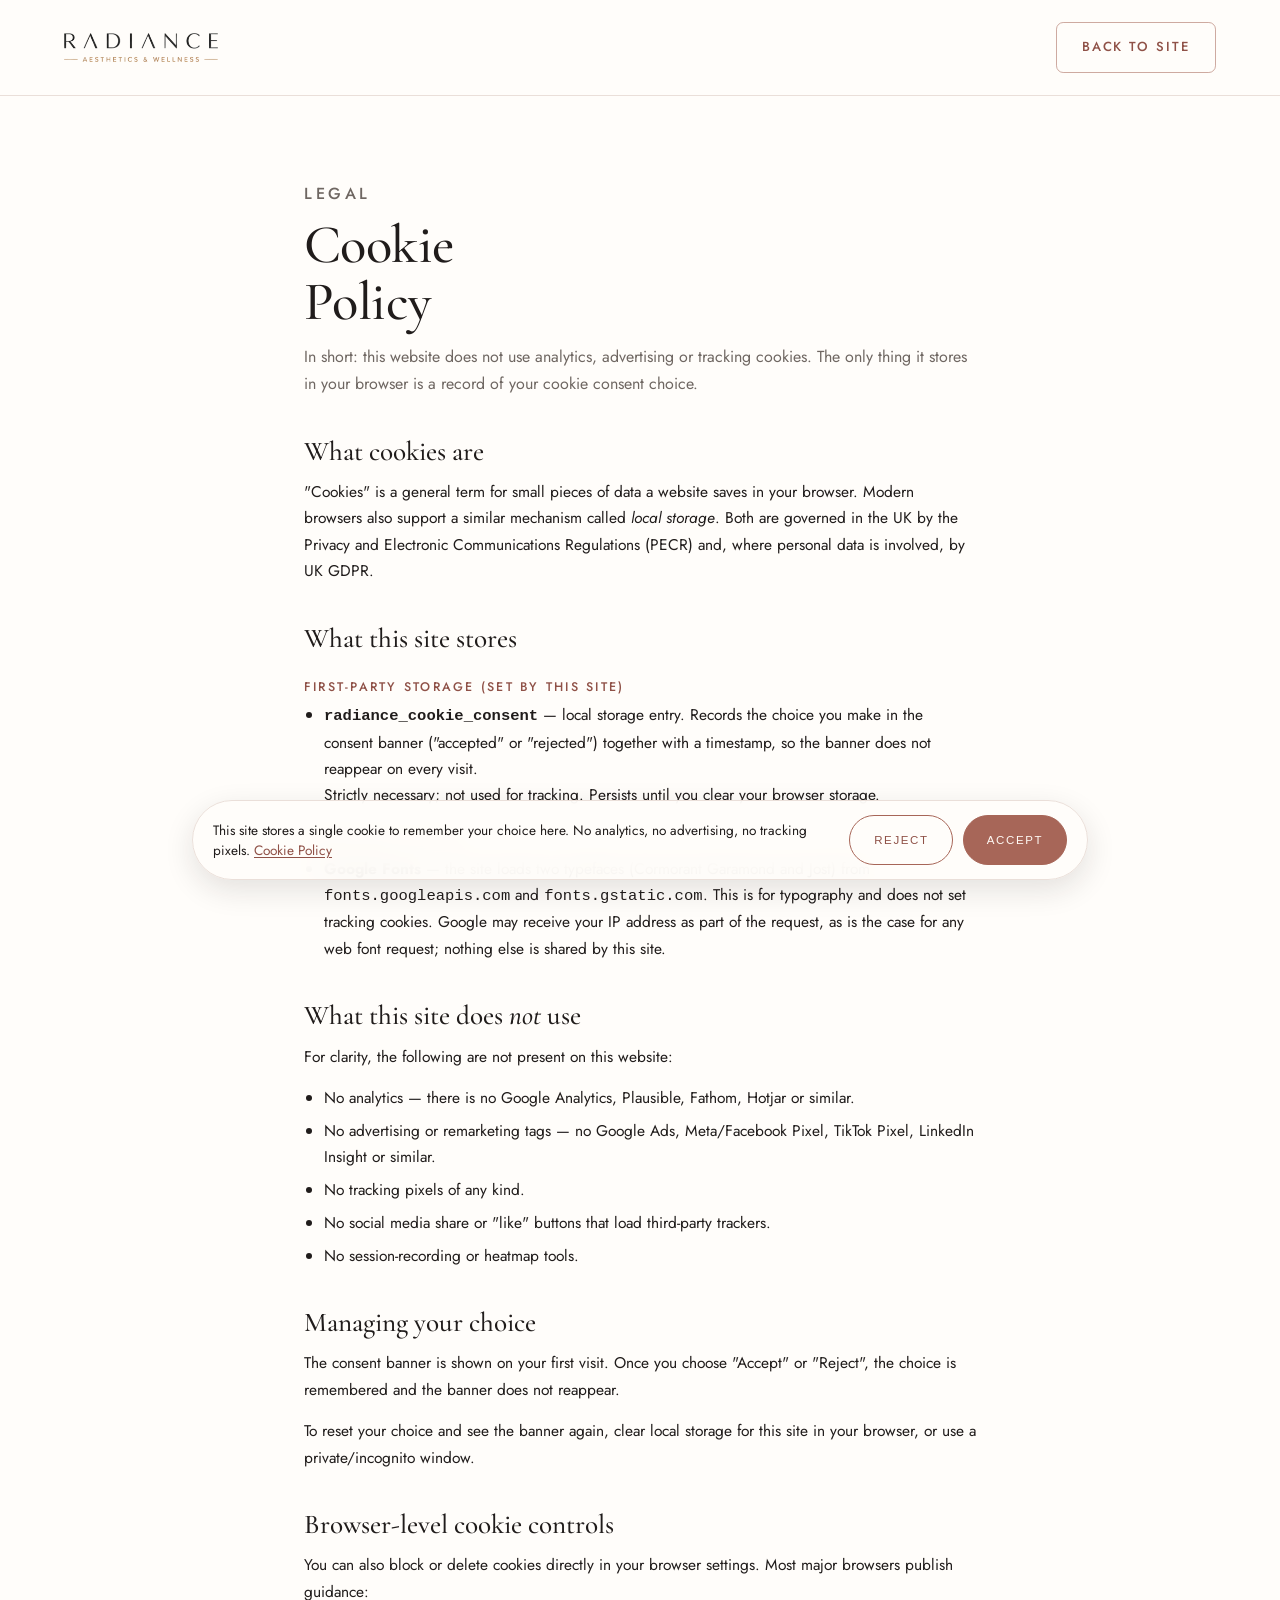
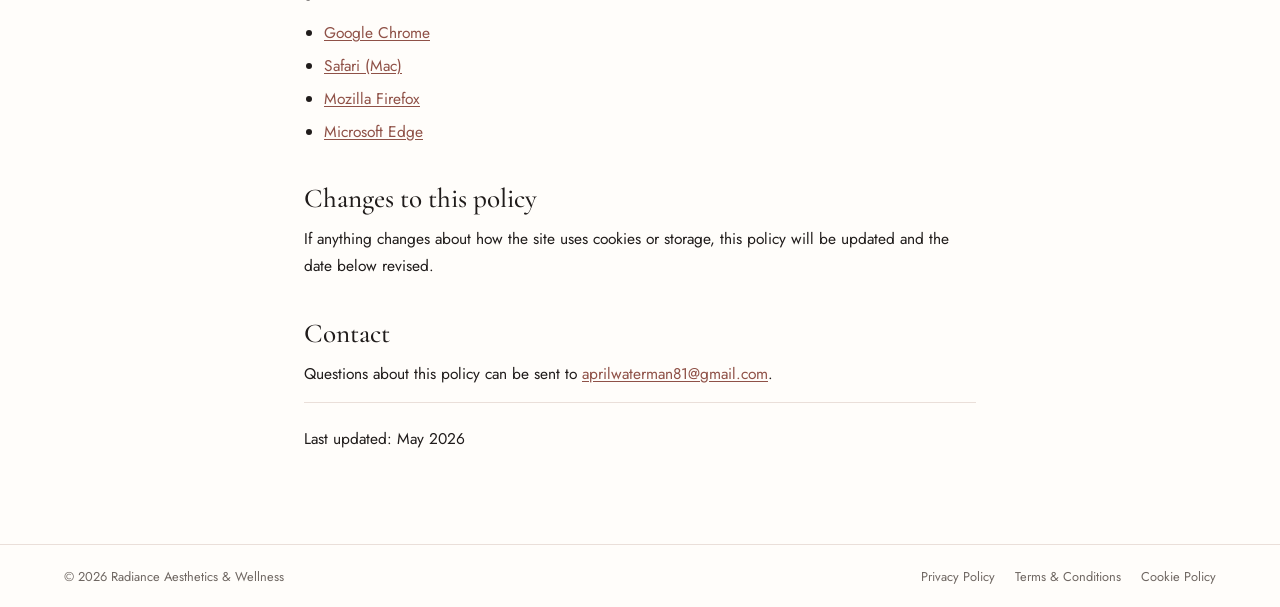
==== commit 767862d8: "logos" ====
--- a/cookie-policy.html
+++ b/cookie-policy.html
@@ -13,7 +13,7 @@
   </head>
   <body class="legal-shell">
     <header class="legal-header">
-      <a class="brand-wordmark" href="index.html">Radiance <em>Aesthetics</em></a>
+      <a class="brand" href="index.html"><img src="assets/logos/radiance-wordmark-600.png" alt="Radiance Aesthetics &amp; Wellness" class="brand-logo" /></a>
       <a class="button button-ghost" href="index.html">Back to site</a>
     </header>
 
--- a/styles.css
+++ b/styles.css
@@ -116,6 +116,12 @@
   letter-spacing: 0;
 }
 
+.brand-logo {
+  height: clamp(2rem, 3vw, 2.8rem);
+  width: auto;
+  display: block;
+}
+
 .brand-wordmark span {
   font-family: var(--serif);
   font-size: clamp(1.55rem, 2.6vw, 2.1rem);
@@ -1001,7 +1007,8 @@
   position: relative;
   height: 100%;
   margin: 0;
-  overflow: visible;
+  overflow: hidden;
+  border-radius: 1rem;
 }
 
 .treatment-story img {
@@ -1009,14 +1016,6 @@
   height: 100%;
   min-height: 15rem;
   object-fit: cover;
-  -webkit-mask-image:
-    linear-gradient(to bottom, transparent 0%, black 9%, black 91%, transparent 100%),
-    linear-gradient(to right, transparent 0%, black 7%, black 93%, transparent 100%);
-  -webkit-mask-composite: source-in;
-  mask-image:
-    linear-gradient(to bottom, transparent 0%, black 9%, black 91%, transparent 100%),
-    linear-gradient(to right, transparent 0%, black 7%, black 93%, transparent 100%);
-  mask-composite: intersect;
 }
 
 .treatment-story > div {
@@ -1758,6 +1757,10 @@
     font-size: 1.3rem;
   }
 
+  .brand-logo {
+    height: 1.6rem;
+  }
+
   .header-cta {
     min-height: 2.75rem;
     padding: 0.62rem 0.85rem;
@@ -2121,7 +2124,7 @@
 
   .footer-main {
     grid-template-columns: 1fr;
-    gap: 1.45rem;
+    gap: 1.25rem;
     padding-bottom: 1.55rem;
   }
 
@@ -2131,7 +2134,8 @@
   }
 
   .footer-brand p,
-  .footer-explore {
+  .footer-explore,
+  .footer-contact {
     display: none;
   }
 
@@ -2142,13 +2146,25 @@
 
   .footer-column {
     justify-items: center;
-    gap: 0.45rem;
+    gap: 0.35rem;
+    text-align: center;
   }
 
   .footer-column h3 {
     margin: 0 0 0.2rem;
     font-size: 0.62rem;
     letter-spacing: 0.22em;
+  }
+
+  .footer-column[aria-label="Footer legal links"] {
+    display: flex;
+    flex-wrap: wrap;
+    justify-content: center;
+    gap: 0.15rem 1.1rem;
+  }
+
+  .footer-column[aria-label="Footer legal links"] h3 {
+    display: none;
   }
 
   .footer-column a {
@@ -2196,18 +2212,9 @@
   border-bottom: 1px solid var(--line);
 }
 
-.legal-header .brand-wordmark {
-  font-family: var(--serif);
-  font-size: 1.55rem;
-  font-weight: 600;
-  color: var(--ink);
-  text-decoration: none;
-}
-
-.legal-header .brand-wordmark em {
-  color: var(--clay);
-  font-style: italic;
-  font-weight: 400;
+.legal-header .brand-logo {
+  height: 1.8rem;
+  width: auto;
 }
 
 .legal-page {
